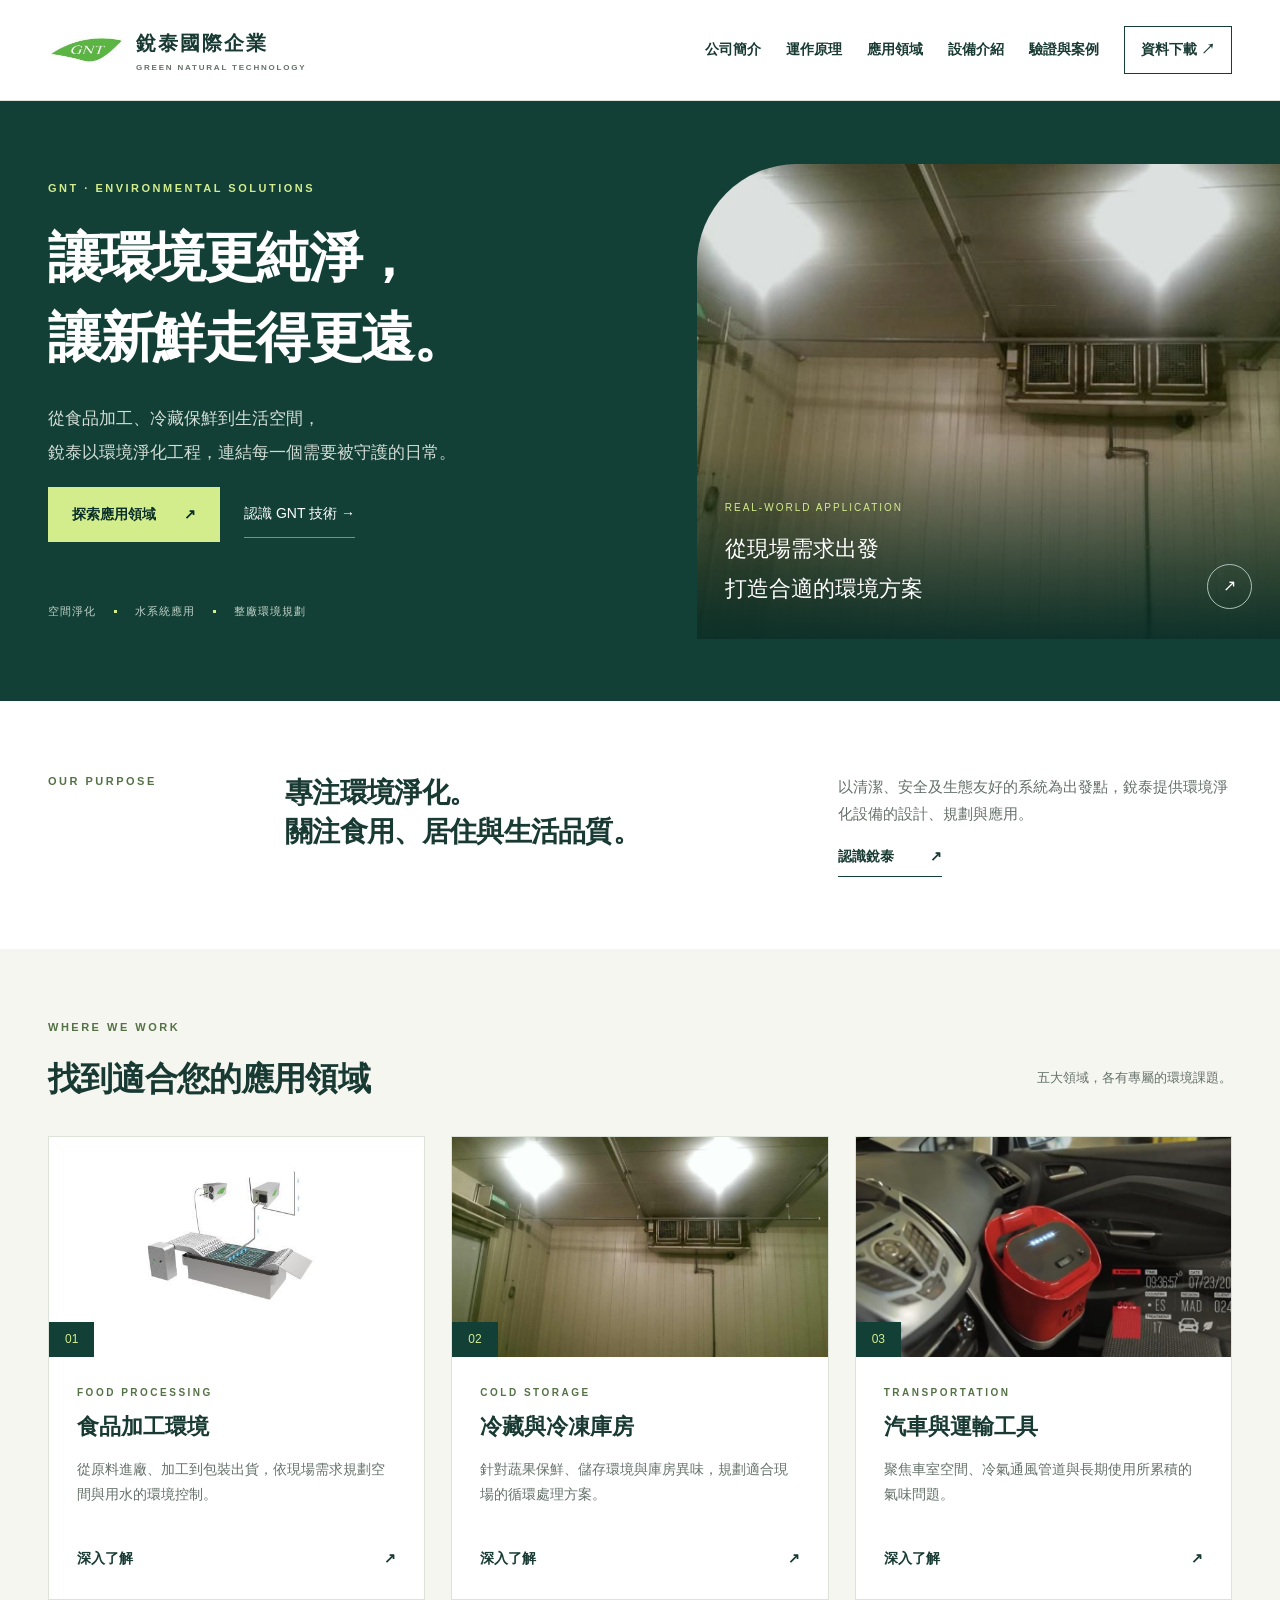
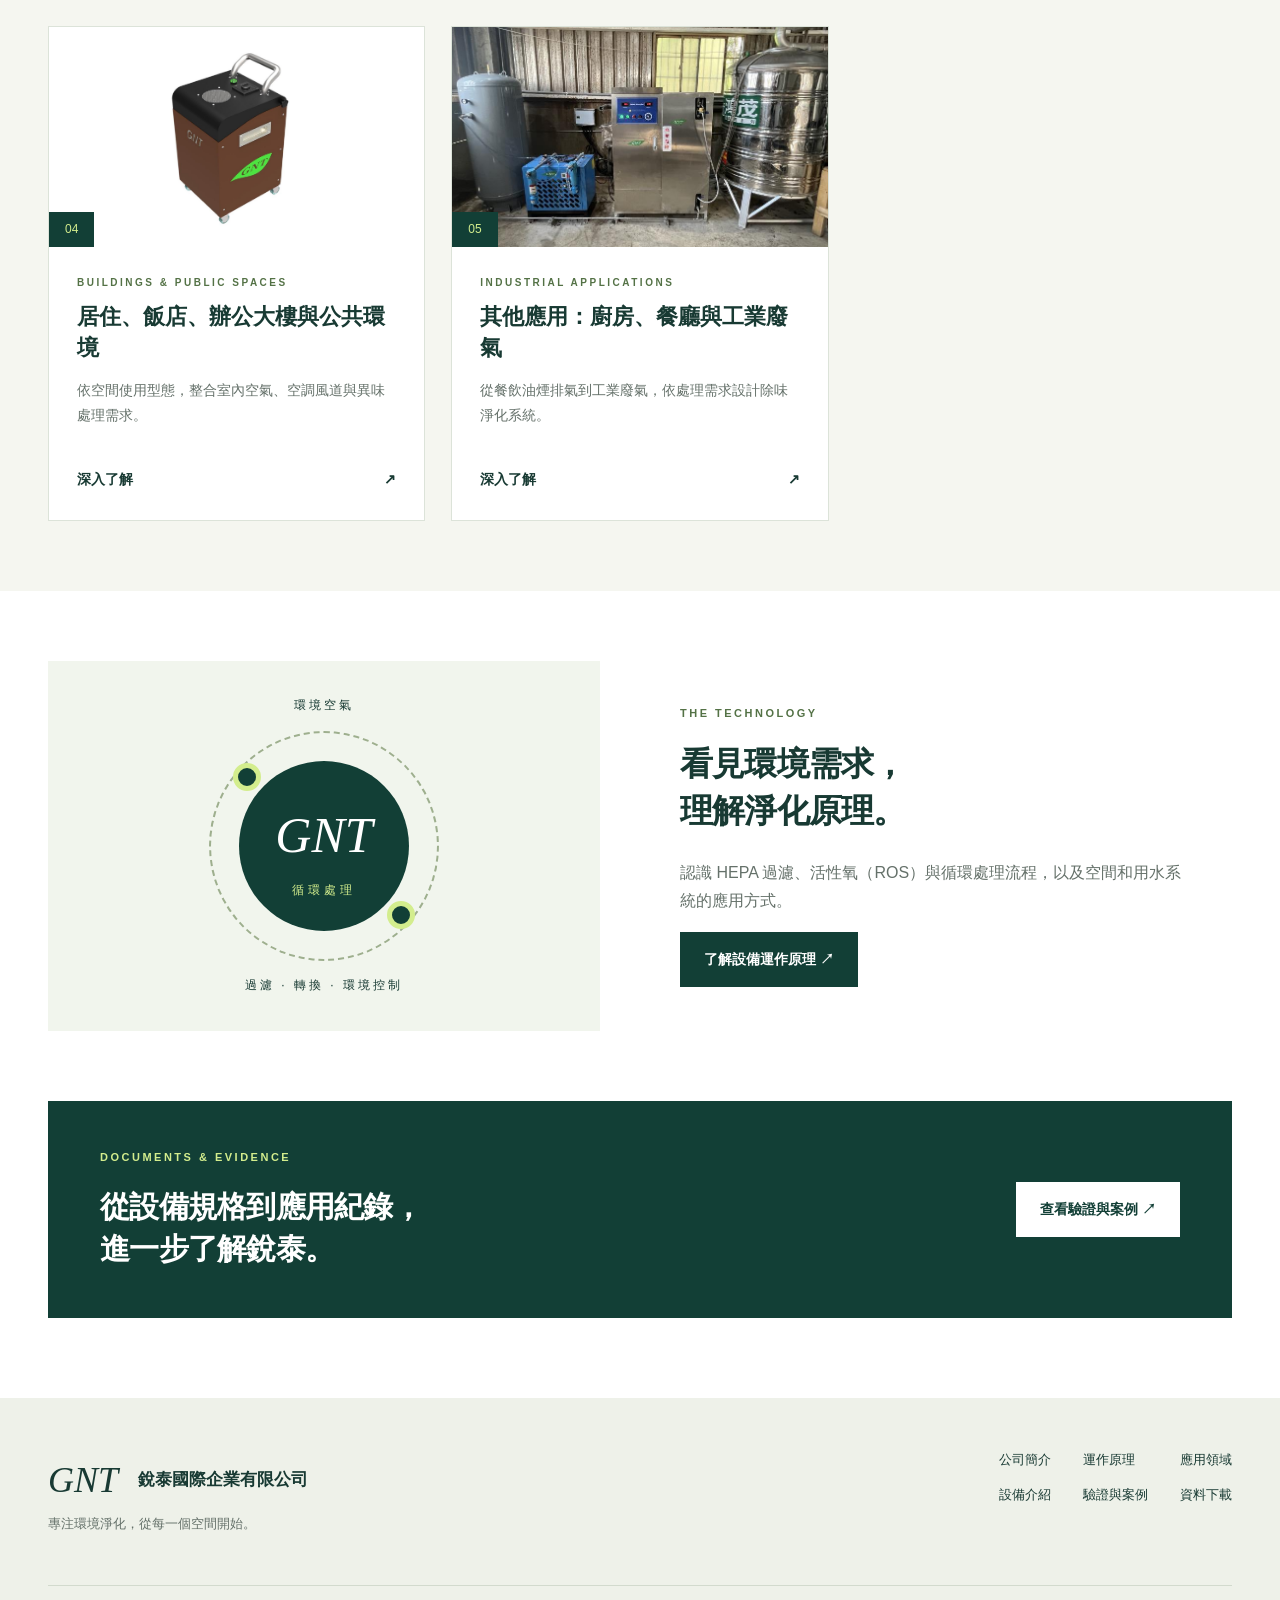
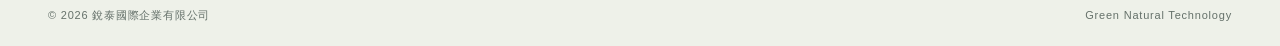
==== index.html @ 5245c99f "Initial website upload" ====
<!doctype html><html lang="zh-Hant"><head><meta charset="utf-8"><meta name="viewport" content="width=device-width, initial-scale=1"><title>首頁｜銳泰國際企業有限公司</title><meta name="description" content="銳泰國際企業有限公司 GNT 環境淨化設備。了解首頁、食品加工、冷藏冷凍、交通與公共環境應用。"><meta name="theme-color" content="#123f36"><link rel="icon" href="assets/logo.jpg"><link rel="stylesheet" href="assets/style.css"><script defer src="assets/main.js"></script></head><body><a class="skip" href="#main">跳至主要內容</a><header class="header"><div class="wrap header-inner"><a class="brand" href="index.html" aria-label="銳泰國際企業 首頁"><img src="assets/logo.jpg" alt="GNT"><span>銳泰國際企業<small>GREEN NATURAL TECHNOLOGY</small></span></a><button class="menu-toggle" type="button" aria-expanded="false" aria-controls="main-nav">選單 <span>☰</span></button><nav id="main-nav" aria-label="主選單"><a href="about.html">公司簡介</a><a href="technology.html">運作原理</a><a href="applications.html">應用領域</a><a href="equipment.html">設備介紹</a><a href="evidence.html">驗證與案例</a><a class="nav-cta" href="downloads.html">資料下載 ↗</a></nav></div></header><main id="main"><section class="home-hero"><div class="wrap hero-grid"><div class="hero-copy"><span class="eyebrow light">GNT · ENVIRONMENTAL SOLUTIONS</span><h1>讓環境更純淨，<br>讓新鮮走得更遠。</h1><p>從食品加工、冷藏保鮮到生活空間，<br>銳泰以環境淨化工程，連結每一個需要被守護的日常。</p><div class="actions"><a class="button lime" href="applications.html">探索應用領域 <span>↗</span></a><a class="hero-link" href="technology.html">認識 GNT 技術 →</a></div><div class="hero-foot"><span>空間淨化</span><i></i><span>水系統應用</span><i></i><span>整廠環境規劃</span></div></div><div class="hero-visual"><img src="assets/cold-room.jpg" alt="GNT 設備在冷藏庫房的實際安裝照片"><div class="image-label"><span>REAL-WORLD APPLICATION</span><strong>從現場需求出發<br>打造合適的環境方案</strong><a href="application-cold-storage.html" aria-label="了解冷藏與冷凍庫房應用">↗</a></div></div></div></section><section class="intro-strip wrap"><span class="eyebrow">OUR PURPOSE</span><h2>專注環境淨化。<br>關注食用、居住與生活品質。</h2><div><p>以清潔、安全及生態友好的系統為出發點，銳泰提供環境淨化設備的設計、規劃與應用。</p><a class="text-link" href="about.html">認識銳泰 <b>↗</b></a></div></section><section class="section soft"><div class="wrap"><div class="section-head"><div><span class="eyebrow">WHERE WE WORK</span><h2>找到適合您的應用領域</h2></div><p>五大領域，各有專屬的環境課題。</p></div><div class="app-grid"><a class="app-card" href="application-food.html"><div class="card-image contain"><img src="assets/water.jpg" loading="lazy" alt="食品加工環境相關設備或現場照片"><span>01</span></div><div class="card-body"><span class="eyebrow">FOOD PROCESSING</span><h3>食品加工環境</h3><p>從原料進廠、加工到包裝出貨，依現場需求規劃空間與用水的環境控制。</p><span class="text-link">深入了解 <b>↗</b></span></div></a><a class="app-card" href="application-cold-storage.html"><div class="card-image "><img src="assets/cold-room.jpg" loading="lazy" alt="冷藏與冷凍庫房相關設備或現場照片"><span>02</span></div><div class="card-body"><span class="eyebrow">COLD STORAGE</span><h3>冷藏與冷凍庫房</h3><p>針對蔬果保鮮、儲存環境與庫房異味，規劃適合現場的循環處理方案。</p><span class="text-link">深入了解 <b>↗</b></span></div></a><a class="app-card" href="application-transport.html"><div class="card-image "><img src="assets/vehicle.jpg" loading="lazy" alt="汽車與運輸工具相關設備或現場照片"><span>03</span></div><div class="card-body"><span class="eyebrow">TRANSPORTATION</span><h3>汽車與運輸工具</h3><p>聚焦車室空間、冷氣通風管道與長期使用所累積的氣味問題。</p><span class="text-link">深入了解 <b>↗</b></span></div></a><a class="app-card" href="application-buildings.html"><div class="card-image contain"><img src="assets/mobile.jpg" loading="lazy" alt="居住、飯店、辦公大樓與公共環境相關設備或現場照片"><span>04</span></div><div class="card-body"><span class="eyebrow">BUILDINGS & PUBLIC SPACES</span><h3>居住、飯店、辦公大樓與公共環境</h3><p>依空間使用型態，整合室內空氣、空調風道與異味處理需求。</p><span class="text-link">深入了解 <b>↗</b></span></div></a><a class="app-card" href="application-industrial.html"><div class="card-image "><img src="assets/industrial.jpg" loading="lazy" alt="其他應用：廚房、餐廳與工業廢氣相關設備或現場照片"><span>05</span></div><div class="card-body"><span class="eyebrow">INDUSTRIAL APPLICATIONS</span><h3>其他應用：廚房、餐廳與工業廢氣</h3><p>從餐飲油煙排氣到工業廢氣，依處理需求設計除味淨化系統。</p><span class="text-link">深入了解 <b>↗</b></span></div></a></div></div></section><section class="section wrap feature"><div class="diagram"><span class="orbit-label top">環境空氣</span><div class="orbit"><div><strong>GNT</strong><span>循環處理</span></div></div><span class="orbit-label bottom">過濾 · 轉換 · 環境控制</span></div><div><span class="eyebrow">THE TECHNOLOGY</span><h2>看見環境需求，<br>理解淨化原理。</h2><p>認識 HEPA 過濾、活性氧（ROS）與循環處理流程，以及空間和用水系統的應用方式。</p><a class="button dark" href="technology.html">了解設備運作原理 ↗</a></div></section><section class="wrap resource-banner"><div><span class="eyebrow light">DOCUMENTS & EVIDENCE</span><h2>從設備規格到應用紀錄，<br>進一步了解銳泰。</h2></div><a class="button pale" href="evidence.html">查看驗證與案例 ↗</a></section></main><footer><div class="wrap footer-top"><div><a class="footer-brand" href="index.html">GNT<span>銳泰國際企業有限公司</span></a><p>專注環境淨化，從每一個空間開始。</p></div><div class="footer-links"><a class="" href="about.html">公司簡介</a><a class="" href="technology.html">運作原理</a><a class="" href="applications.html">應用領域</a><a class="" href="equipment.html">設備介紹</a><a class="" href="evidence.html">驗證與案例</a><a class="" href="downloads.html">資料下載</a></div></div><div class="wrap footer-bottom"><span>© 2026 銳泰國際企業有限公司</span><span>Green Natural Technology</span></div></footer></body></html>
---- assets/style.css ----
:root{--green:#123f36;--deep:#092f29;--lime:#d3ed8d;--ink:#183a33;--muted:#65716a;--cream:#f5f6f0;--line:#dce3d9}*{box-sizing:border-box}body{margin:0;color:var(--ink);background:#fff;font-family:"Segoe UI","Microsoft JhengHei",sans-serif;line-height:1.8}a{color:inherit;text-decoration:none}button{font:inherit}img{max-width:100%;display:block}h1,h2,h3,p{margin-top:0}h1,h2,h3{line-height:1.4}h1{font-size:clamp(36px,4.5vw,64px);letter-spacing:-.035em;margin-bottom:24px}h2{font-size:clamp(26px,2.6vw,38px);letter-spacing:-.025em;margin-bottom:24px}h3{font-size:22px;margin-bottom:14px}p{color:var(--muted)}.wrap{width:min(1240px,calc(100% - 96px));margin:auto}.header{background:#fff;border-bottom:1px solid var(--line);position:relative;z-index:10}.header-inner{min-height:100px;display:flex;align-items:center;justify-content:space-between;gap:24px}.brand{display:flex;align-items:center;gap:12px;flex-shrink:0}.brand img{width:76px}.brand span{font-size:20px;letter-spacing:2px;font-weight:700}.brand small{display:block;font-size:8px;letter-spacing:1.8px;color:var(--muted)}nav{display:flex;align-items:center;gap:25px;font-size:14px;font-weight:600}nav a{padding:10px 0;white-space:nowrap}nav a:hover,nav a[aria-current]{color:#4d7c2c}nav a[aria-current]{box-shadow:0 2px #609448}.nav-cta{border:1px solid var(--green);padding:10px 16px}.menu-toggle{display:none}.eyebrow{display:block;letter-spacing:2.5px;font-size:11px;line-height:1.5;font-weight:700;color:#547246;margin-bottom:20px}.eyebrow.light{color:var(--lime)}.home-hero{background:var(--green);color:white;overflow:hidden}.hero-grid{display:grid;grid-template-columns:1.1fr 1fr;min-height:600px;gap:60px;align-items:center}.hero-copy{padding:64px 0}.hero-copy h1{font-size:clamp(36px,4.2vw,62px);line-height:1.5}.hero-copy p{color:#d2ddd5;font-size:17px;line-height:2}.actions{display:flex;gap:24px;align-items:center;flex-wrap:wrap}.button{display:inline-flex;align-items:center;justify-content:space-between;gap:28px;padding:15px 24px;font-size:14px;font-weight:700;min-height:52px;transition:background .2s,transform .2s}.button:hover{transform:translateY(-2px)}.lime{background:var(--lime);color:var(--deep)}.dark{background:var(--green);color:white}.pale{background:#fff;color:var(--green)}.hero-link{font-size:14px;border-bottom:1px solid #749087;padding:10px 0}.hero-foot{display:flex;align-items:center;gap:18px;margin-top:60px;font-size:11px;letter-spacing:1px;color:#c1d3c7}.hero-foot i{height:3px;width:3px;background:var(--lime)}.hero-visual{height:475px;position:relative;margin-right:-48px}.hero-visual>img{width:100%;height:100%;object-fit:cover;border-radius:100px 0 0 0;filter:brightness(.88)}.image-label{position:absolute;bottom:0;left:0;right:0;background:linear-gradient(transparent,#092f29ef);padding:50px 28px 30px}.image-label>span{display:block;color:var(--lime);font-size:10px;letter-spacing:2px;margin-bottom:12px}.image-label strong{font-size:22px;font-weight:500}.image-label a{position:absolute;right:28px;bottom:30px;width:45px;height:45px;border:1px solid #abc3b9;border-radius:50%;display:grid;place-items:center}.intro-strip{display:grid;grid-template-columns:.5fr 1.3fr 1fr;gap:40px;padding-top:72px;padding-bottom:72px;align-items:start}.intro-strip h2{font-size:28px;margin:0}.intro-strip p{font-size:15px}.text-link{display:inline-flex;gap:36px;font-size:14px;font-weight:700;border-bottom:1px solid var(--green);padding-bottom:7px}.section{padding-top:70px;padding-bottom:70px}.soft{background:var(--cream)}.section-head{display:flex;justify-content:space-between;align-items:end;gap:30px;margin-bottom:34px}.section-head h2{margin:0}.section-head>span,.section-head>p{font-size:13px;color:var(--muted)}.app-grid{display:grid;grid-template-columns:repeat(3,1fr);gap:26px}.app-card{background:white;display:block;border:1px solid var(--line);transition:box-shadow .2s}.app-card:hover{box-shadow:0 12px 32px #123f3614}.card-image{height:220px;position:relative;overflow:hidden;background:#eef1eb}.card-image img{width:100%;height:100%;object-fit:cover;transition:transform .4s}.app-card:hover .card-image img{transform:scale(1.04)}.card-image.contain img{object-fit:contain;padding:20px;background:#fff}.card-image>span{position:absolute;bottom:0;left:0;background:var(--green);color:var(--lime);padding:7px 16px;font-size:12px}.card-body{padding:28px}.card-body .eyebrow{font-size:10px;margin-bottom:12px}.card-body h3{font-size:22px}.card-body p{font-size:14px;min-height:75px}.card-body .text-link{display:flex;justify-content:space-between;border:0;padding:0}.feature{display:grid;grid-template-columns:1fr 1fr;gap:80px;align-items:center}.feature>div>p{max-width:510px}.diagram{height:370px;background:#f1f5ed;display:flex;flex-direction:column;align-items:center;justify-content:center;gap:14px}.orbit{width:230px;height:230px;border:2px dashed #9eaf8e;border-radius:50%;display:grid;place-items:center;position:relative}.orbit:before,.orbit:after{content:'';width:18px;height:18px;background:var(--green);border:5px solid var(--lime);border-radius:50%;position:absolute;top:30px;left:22px}.orbit:after{top:auto;left:auto;bottom:30px;right:22px}.orbit>div{height:170px;width:170px;border-radius:50%;background:var(--green);display:flex;align-items:center;justify-content:center;flex-direction:column;color:#fff}.orbit strong{font-family:Georgia,serif;font-size:50px;font-weight:400;font-style:italic}.orbit span{font-size:12px;letter-spacing:4px;color:var(--lime)}.orbit-label{font-size:12px;letter-spacing:3px}.resource-banner{background:var(--green);color:white;padding:48px 52px;display:flex;align-items:center;justify-content:space-between;gap:32px;margin-bottom:80px}.resource-banner h2{font-size:30px;margin:0}footer{background:#eef1e9;padding:50px 0 0}.footer-top{display:flex;justify-content:space-between;gap:40px;padding-bottom:36px}.footer-brand{font-family:Georgia,serif;font-size:36px;font-style:italic;display:flex;align-items:center;gap:20px}.footer-brand span{font-family:"Microsoft JhengHei",sans-serif;font-size:17px;font-style:normal;font-weight:600}.footer-top p{font-size:13px}.footer-links{display:grid;grid-template-columns:repeat(3,auto);gap:12px 32px;font-size:13px;align-content:start}.footer-links a:hover{text-decoration:underline}.footer-bottom{display:flex;justify-content:space-between;font-size:11px;letter-spacing:.8px;border-top:1px solid #d2dacd;padding-top:20px;padding-bottom:20px;color:var(--muted)}.breadcrumb{display:flex;gap:12px;flex-wrap:wrap;padding-top:25px;font-size:12px;color:var(--muted)}.breadcrumb a:hover{text-decoration:underline}.page-intro{padding-top:64px;padding-bottom:45px;border-bottom:1px solid var(--line)}.page-intro>p{font-size:18px;max-width:800px;margin-bottom:0}.quote{background:var(--green);color:white;padding:50px 40px}.quote>span{font-size:11px;letter-spacing:3px;color:var(--lime)}.quote h2{font-size:28px;margin:25px 0 0}.stats{display:grid;grid-template-columns:repeat(3,1fr);gap:40px;padding:40px 0;border-top:1px solid var(--line);border-bottom:1px solid var(--line)}.stats strong{font-size:56px;font-weight:500;line-height:1.2}.stats strong span{color:#729742;font-size:30px}.stats h3{font-size:18px;margin:20px 0 8px}.stats p{font-size:13px;margin:0}.source-note{font-size:12px;background:#f5f6f1;padding:18px 22px;border-left:2px solid #8aaa6b;margin:30px 0}.source-note a{text-decoration:underline}.steps{display:grid;grid-template-columns:repeat(3,1fr);gap:40px}.steps article{border-top:1px solid #9caf94;padding-top:25px}.steps b{font-size:48px;color:#92ab78;font-weight:400}.steps h2{font-size:24px;margin:18px 0}.clean-list{list-style:none;padding:0;margin:0}.clean-list li{padding:14px 0 14px 24px;border-bottom:1px solid var(--line);position:relative}.clean-list li:before{content:'↗';position:absolute;left:0;color:#6f8d4d}.diagram-source{width:100%;max-height:420px;object-fit:contain}.application-lead{display:grid;grid-template-columns:1.1fr 1fr;gap:64px;align-items:center;padding-top:60px}.application-lead>img{width:100%;height:380px;object-fit:cover;background:var(--cream)}.application-lead>img.object-contain{object-fit:contain;padding:30px}.two-columns{display:grid;grid-template-columns:1fr 1fr;gap:60px}.two-columns h2{font-size:28px}.process-panel{padding:36px;background:var(--green);color:white}.process-panel h2{font-size:26px}.process-panel p{color:#ccd8ce;font-size:14px;margin:22px 0 0}.flow{display:flex;flex-wrap:wrap;gap:12px}.flow span{background:#ffffff12;border:1px solid #6b887d;padding:12px;font-size:14px}.flow span:not(:last-child):after{content:' →';color:var(--lime);padding-left:10px}.gallery{display:grid;grid-template-columns:1fr 1fr;gap:25px}.gallery a{border:1px solid var(--line);display:block;padding:12px;background:#fff}.gallery img{width:100%;aspect-ratio:4/3;object-fit:contain;background:#f8f9f6}.gallery span{display:block;font-size:12px;padding:12px 5px 0}.related{display:flex;flex-wrap:wrap;gap:15px}.related h2{flex-basis:100%;font-size:28px}.related a{padding:14px 18px;border:1px solid var(--line);font-size:13px}.related a:hover{background:var(--cream)}.product-grid{display:grid;grid-template-columns:1fr 1fr;gap:28px;margin-top:60px}.product{border:1px solid var(--line)}.product>img{height:280px;width:100%;object-fit:contain;padding:30px}.product>div{padding:28px;background:var(--cream)}.product h2{font-size:22px}dl{margin:0}dl>div{display:flex;gap:20px;justify-content:space-between;border-bottom:1px solid var(--line);padding:12px 0;font-size:13px}dt{color:var(--muted)}dd{margin:0;text-align:right}.report{background:var(--cream);padding:36px}.report>strong{font-size:66px;line-height:1.4;font-weight:400}.report>strong small{font-size:20px;margin-left:12px}.client-list{display:grid;grid-template-columns:repeat(4,1fr);gap:1px;background:var(--line);border:1px solid var(--line);margin:25px 0 35px}.client-list span{background:white;padding:16px;font-size:14px}.download-box{display:grid;grid-template-columns:160px 1fr;gap:45px;padding:60px 0}.pdf-icon{background:var(--green);color:var(--lime);font-size:38px;height:200px;padding:25px;display:flex;flex-direction:column;justify-content:space-between}.pdf-icon small{font-size:20px;color:white}.skip{position:absolute;top:-100px;left:20px;background:white;padding:15px;z-index:99}.skip:focus{top:10px}:focus-visible{outline:3px solid #85a540;outline-offset:5px}.object-contain{object-fit:contain}
@media(min-width:1600px){.hero-visual{margin-right:0}}@media(max-width:1100px){.wrap{width:calc(100% - 56px)}.header-inner{min-height:85px}.menu-toggle{display:flex;align-items:center;gap:18px;border:1px solid var(--line);background:white;padding:9px 15px}nav{display:none;position:absolute;top:85px;left:0;right:0;background:white;padding:24px 28px;box-shadow:0 20px 30px #0001;flex-direction:column;align-items:stretch;gap:4px}nav.is-open{display:flex}nav a{padding:12px}.hero-grid{gap:32px;min-height:550px}.hero-visual{margin-right:-28px;height:420px}.hero-copy h1{font-size:42px}.hero-copy p{font-size:15px}.hero-foot{gap:12px}.hero-link{font-size:12px}.intro-strip{grid-template-columns:1fr 1fr}.intro-strip>.eyebrow{grid-column:1/-1;margin:0}.app-grid{grid-template-columns:1fr 1fr}.feature{gap:40px}.application-lead{gap:35px}.brand span{font-size:18px}.card-body p{min-height:0}.footer-top{flex-direction:column}.footer-links{display:flex;flex-wrap:wrap}.resource-banner{padding:40px}.stats strong{font-size:45px}}@media(max-width:680px){.wrap{width:calc(100% - 40px)}.brand img{width:58px}.brand span{font-size:16px;letter-spacing:1px}.brand small{font-size:6px;letter-spacing:1px}.menu-toggle{font-size:12px;padding:8px 10px;gap:8px}.header-inner{gap:12px;min-height:76px}nav{top:76px}.hero-grid{display:block}.hero-copy{padding:48px 0 30px}.hero-copy h1{font-size:37px}.hero-copy p br{display:none}.hero-copy p{font-size:16px}.hero-foot{margin-top:35px}.hero-visual{height:330px;margin:0 -20px 0 0}.hero-visual>img{border-radius:60px 0 0 0}.intro-strip{grid-template-columns:1fr;gap:20px;padding-top:45px;padding-bottom:45px}.intro-strip h2{font-size:26px}.section{padding-top:45px;padding-bottom:45px}.section-head{display:block}.section-head>p{margin-top:18px}.app-grid{grid-template-columns:1fr}.card-image{height:230px}.card-body{padding:24px}.feature,.application-lead,.two-columns,.steps{grid-template-columns:1fr;gap:35px}.feature h2{font-size:30px}.diagram{height:330px}.resource-banner{display:block;padding:30px;margin-bottom:50px}.resource-banner h2{font-size:26px;margin-bottom:25px}.footer-brand{font-size:30px;gap:14px}.footer-brand span{font-size:14px}.footer-links{gap:14px 24px}.footer-bottom{flex-direction:column;gap:8px}.page-intro{padding-top:40px;padding-bottom:30px}.page-intro h1{font-size:34px}.page-intro>p{font-size:16px}.stats{grid-template-columns:1fr;gap:30px}.stats>div{border-bottom:1px solid var(--line);padding-bottom:25px}.stats>div:last-child{border:0;padding:0}.stats strong{font-size:52px}.quote{padding:30px}.gallery,.product-grid{grid-template-columns:1fr}.gallery{gap:20px}.application-lead{padding-top:35px}.application-lead>img{height:290px}.client-list{grid-template-columns:1fr 1fr}.report{padding:28px}.report>strong{font-size:56px}.download-box{grid-template-columns:1fr;padding:40px 0;gap:28px}.pdf-icon{height:100px;width:120px;font-size:24px;padding:14px}.pdf-icon small{font-size:14px}.process-panel{padding:25px}.actions{gap:18px}.source-note{padding:15px}.breadcrumb{font-size:11px}.steps{gap:25px}.steps article{padding-top:15px}}@media(prefers-reduced-motion:reduce){*{transition:none!important;scroll-behavior:auto!important}}
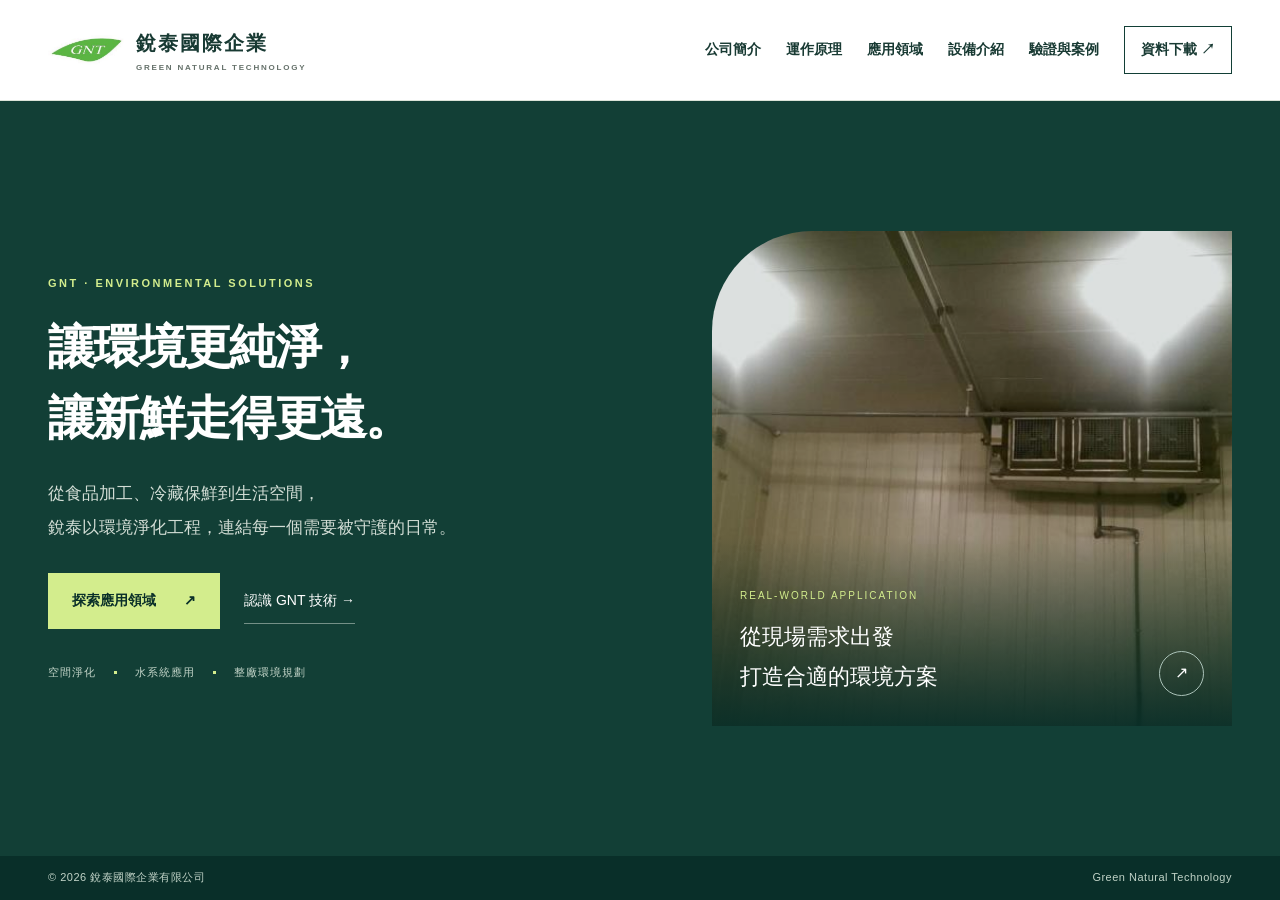
==== commit c1bb34bd: "Update website pages and styling" ====
--- a/index.html
+++ b/index.html
@@ -1 +1 @@
-<!doctype html><html lang="zh-Hant"><head><meta charset="utf-8"><meta name="viewport" content="width=device-width, initial-scale=1"><title>首頁｜銳泰國際企業有限公司</title><meta name="description" content="銳泰國際企業有限公司 GNT 環境淨化設備。了解首頁、食品加工、冷藏冷凍、交通與公共環境應用。"><meta name="theme-color" content="#123f36"><link rel="icon" href="assets/logo.jpg"><link rel="stylesheet" href="assets/style.css"><script defer src="assets/main.js"></script></head><body><a class="skip" href="#main">跳至主要內容</a><header class="header"><div class="wrap header-inner"><a class="brand" href="index.html" aria-label="銳泰國際企業 首頁"><img src="assets/logo.jpg" alt="GNT"><span>銳泰國際企業<small>GREEN NATURAL TECHNOLOGY</small></span></a><button class="menu-toggle" type="button" aria-expanded="false" aria-controls="main-nav">選單 <span>☰</span></button><nav id="main-nav" aria-label="主選單"><a href="about.html">公司簡介</a><a href="technology.html">運作原理</a><a href="applications.html">應用領域</a><a href="equipment.html">設備介紹</a><a href="evidence.html">驗證與案例</a><a class="nav-cta" href="downloads.html">資料下載 ↗</a></nav></div></header><main id="main"><section class="home-hero"><div class="wrap hero-grid"><div class="hero-copy"><span class="eyebrow light">GNT · ENVIRONMENTAL SOLUTIONS</span><h1>讓環境更純淨，<br>讓新鮮走得更遠。</h1><p>從食品加工、冷藏保鮮到生活空間，<br>銳泰以環境淨化工程，連結每一個需要被守護的日常。</p><div class="actions"><a class="button lime" href="applications.html">探索應用領域 <span>↗</span></a><a class="hero-link" href="technology.html">認識 GNT 技術 →</a></div><div class="hero-foot"><span>空間淨化</span><i></i><span>水系統應用</span><i></i><span>整廠環境規劃</span></div></div><div class="hero-visual"><img src="assets/cold-room.jpg" alt="GNT 設備在冷藏庫房的實際安裝照片"><div class="image-label"><span>REAL-WORLD APPLICATION</span><strong>從現場需求出發<br>打造合適的環境方案</strong><a href="application-cold-storage.html" aria-label="了解冷藏與冷凍庫房應用">↗</a></div></div></div></section><section class="intro-strip wrap"><span class="eyebrow">OUR PURPOSE</span><h2>專注環境淨化。<br>關注食用、居住與生活品質。</h2><div><p>以清潔、安全及生態友好的系統為出發點，銳泰提供環境淨化設備的設計、規劃與應用。</p><a class="text-link" href="about.html">認識銳泰 <b>↗</b></a></div></section><section class="section soft"><div class="wrap"><div class="section-head"><div><span class="eyebrow">WHERE WE WORK</span><h2>找到適合您的應用領域</h2></div><p>五大領域，各有專屬的環境課題。</p></div><div class="app-grid"><a class="app-card" href="application-food.html"><div class="card-image contain"><img src="assets/water.jpg" loading="lazy" alt="食品加工環境相關設備或現場照片"><span>01</span></div><div class="card-body"><span class="eyebrow">FOOD PROCESSING</span><h3>食品加工環境</h3><p>從原料進廠、加工到包裝出貨，依現場需求規劃空間與用水的環境控制。</p><span class="text-link">深入了解 <b>↗</b></span></div></a><a class="app-card" href="application-cold-storage.html"><div class="card-image "><img src="assets/cold-room.jpg" loading="lazy" alt="冷藏與冷凍庫房相關設備或現場照片"><span>02</span></div><div class="card-body"><span class="eyebrow">COLD STORAGE</span><h3>冷藏與冷凍庫房</h3><p>針對蔬果保鮮、儲存環境與庫房異味，規劃適合現場的循環處理方案。</p><span class="text-link">深入了解 <b>↗</b></span></div></a><a class="app-card" href="application-transport.html"><div class="card-image "><img src="assets/vehicle.jpg" loading="lazy" alt="汽車與運輸工具相關設備或現場照片"><span>03</span></div><div class="card-body"><span class="eyebrow">TRANSPORTATION</span><h3>汽車與運輸工具</h3><p>聚焦車室空間、冷氣通風管道與長期使用所累積的氣味問題。</p><span class="text-link">深入了解 <b>↗</b></span></div></a><a class="app-card" href="application-buildings.html"><div class="card-image contain"><img src="assets/mobile.jpg" loading="lazy" alt="居住、飯店、辦公大樓與公共環境相關設備或現場照片"><span>04</span></div><div class="card-body"><span class="eyebrow">BUILDINGS & PUBLIC SPACES</span><h3>居住、飯店、辦公大樓與公共環境</h3><p>依空間使用型態，整合室內空氣、空調風道與異味處理需求。</p><span class="text-link">深入了解 <b>↗</b></span></div></a><a class="app-card" href="application-industrial.html"><div class="card-image "><img src="assets/industrial.jpg" loading="lazy" alt="其他應用：廚房、餐廳與工業廢氣相關設備或現場照片"><span>05</span></div><div class="card-body"><span class="eyebrow">INDUSTRIAL APPLICATIONS</span><h3>其他應用：廚房、餐廳與工業廢氣</h3><p>從餐飲油煙排氣到工業廢氣，依處理需求設計除味淨化系統。</p><span class="text-link">深入了解 <b>↗</b></span></div></a></div></div></section><section class="section wrap feature"><div class="diagram"><span class="orbit-label top">環境空氣</span><div class="orbit"><div><strong>GNT</strong><span>循環處理</span></div></div><span class="orbit-label bottom">過濾 · 轉換 · 環境控制</span></div><div><span class="eyebrow">THE TECHNOLOGY</span><h2>看見環境需求，<br>理解淨化原理。</h2><p>認識 HEPA 過濾、活性氧（ROS）與循環處理流程，以及空間和用水系統的應用方式。</p><a class="button dark" href="technology.html">了解設備運作原理 ↗</a></div></section><section class="wrap resource-banner"><div><span class="eyebrow light">DOCUMENTS & EVIDENCE</span><h2>從設備規格到應用紀錄，<br>進一步了解銳泰。</h2></div><a class="button pale" href="evidence.html">查看驗證與案例 ↗</a></section></main><footer><div class="wrap footer-top"><div><a class="footer-brand" href="index.html">GNT<span>銳泰國際企業有限公司</span></a><p>專注環境淨化，從每一個空間開始。</p></div><div class="footer-links"><a class="" href="about.html">公司簡介</a><a class="" href="technology.html">運作原理</a><a class="" href="applications.html">應用領域</a><a class="" href="equipment.html">設備介紹</a><a class="" href="evidence.html">驗證與案例</a><a class="" href="downloads.html">資料下載</a></div></div><div class="wrap footer-bottom"><span>© 2026 銳泰國際企業有限公司</span><span>Green Natural Technology</span></div></footer></body></html>+<!doctype html><html lang="zh-Hant"><head><meta charset="utf-8"><meta name="viewport" content="width=device-width, initial-scale=1"><title>首頁｜銳泰國際企業有限公司</title><meta name="description" content="銳泰國際企業有限公司 GNT 環境淨化設備。了解首頁、食品加工、冷藏冷凍、交通與公共環境應用。"><meta name="theme-color" content="#123f36"><link rel="icon" href="assets/logo.jpg"><link rel="stylesheet" href="assets/style.css"><script defer src="assets/main.js"></script></head><body class="home-page"><a class="skip" href="#main">跳至主要內容</a><header class="header"><div class="wrap header-inner"><a class="brand" href="index.html" aria-label="銳泰國際企業 首頁"><img src="assets/logo.jpg" alt="GNT"><span>銳泰國際企業<small>GREEN NATURAL TECHNOLOGY</small></span></a><button class="menu-toggle" type="button" aria-expanded="false" aria-controls="main-nav">選單 <span>☰</span></button><nav id="main-nav" aria-label="主選單"><a href="about.html">公司簡介</a><a href="technology.html">運作原理</a><a href="applications.html">應用領域</a><a href="equipment.html">設備介紹</a><a href="evidence.html">驗證與案例</a><a class="nav-cta" href="downloads.html">資料下載 ↗</a></nav></div></header><main id="main"><section class="home-hero"><div class="wrap hero-grid"><div class="hero-copy"><span class="eyebrow light">GNT · ENVIRONMENTAL SOLUTIONS</span><h1><span>讓環境更純淨，</span><span>讓新鮮走得更遠。</span></h1><p>從食品加工、冷藏保鮮到生活空間，<br>銳泰以環境淨化工程，連結每一個需要被守護的日常。</p><div class="actions"><a class="button lime" href="applications.html">探索應用領域 <span>↗</span></a><a class="hero-link" href="technology.html">認識 GNT 技術 →</a></div><div class="hero-foot"><span>空間淨化</span><i></i><span>水系統應用</span><i></i><span>整廠環境規劃</span></div></div><div class="hero-visual"><img src="assets/cold-room.jpg" alt="GNT 設備在冷藏庫房的實際安裝照片"><div class="image-label"><span>REAL-WORLD APPLICATION</span><strong>從現場需求出發<br>打造合適的環境方案</strong><a href="application-cold-storage.html" aria-label="了解冷藏與冷凍庫房應用">↗</a></div></div></div></section></main><footer class="home-footer"><div class="wrap"><span>© 2026 銳泰國際企業有限公司</span><span>Green Natural Technology</span></div></footer></body></html>
--- a/assets/style.css
+++ b/assets/style.css
@@ -1,2 +1,6 @@
 :root{--green:#123f36;--deep:#092f29;--lime:#d3ed8d;--ink:#183a33;--muted:#65716a;--cream:#f5f6f0;--line:#dce3d9}*{box-sizing:border-box}body{margin:0;color:var(--ink);background:#fff;font-family:"Segoe UI","Microsoft JhengHei",sans-serif;line-height:1.8}a{color:inherit;text-decoration:none}button{font:inherit}img{max-width:100%;display:block}h1,h2,h3,p{margin-top:0}h1,h2,h3{line-height:1.4}h1{font-size:clamp(36px,4.5vw,64px);letter-spacing:-.035em;margin-bottom:24px}h2{font-size:clamp(26px,2.6vw,38px);letter-spacing:-.025em;margin-bottom:24px}h3{font-size:22px;margin-bottom:14px}p{color:var(--muted)}.wrap{width:min(1240px,calc(100% - 96px));margin:auto}.header{background:#fff;border-bottom:1px solid var(--line);position:relative;z-index:10}.header-inner{min-height:100px;display:flex;align-items:center;justify-content:space-between;gap:24px}.brand{display:flex;align-items:center;gap:12px;flex-shrink:0}.brand img{width:76px}.brand span{font-size:20px;letter-spacing:2px;font-weight:700}.brand small{display:block;font-size:8px;letter-spacing:1.8px;color:var(--muted)}nav{display:flex;align-items:center;gap:25px;font-size:14px;font-weight:600}nav a{padding:10px 0;white-space:nowrap}nav a:hover,nav a[aria-current]{color:#4d7c2c}nav a[aria-current]{box-shadow:0 2px #609448}.nav-cta{border:1px solid var(--green);padding:10px 16px}.menu-toggle{display:none}.eyebrow{display:block;letter-spacing:2.5px;font-size:11px;line-height:1.5;font-weight:700;color:#547246;margin-bottom:20px}.eyebrow.light{color:var(--lime)}.home-hero{background:var(--green);color:white;overflow:hidden}.hero-grid{display:grid;grid-template-columns:1.1fr 1fr;min-height:600px;gap:60px;align-items:center}.hero-copy{padding:64px 0}.hero-copy h1{font-size:clamp(36px,4.2vw,62px);line-height:1.5}.hero-copy p{color:#d2ddd5;font-size:17px;line-height:2}.actions{display:flex;gap:24px;align-items:center;flex-wrap:wrap}.button{display:inline-flex;align-items:center;justify-content:space-between;gap:28px;padding:15px 24px;font-size:14px;font-weight:700;min-height:52px;transition:background .2s,transform .2s}.button:hover{transform:translateY(-2px)}.lime{background:var(--lime);color:var(--deep)}.dark{background:var(--green);color:white}.pale{background:#fff;color:var(--green)}.hero-link{font-size:14px;border-bottom:1px solid #749087;padding:10px 0}.hero-foot{display:flex;align-items:center;gap:18px;margin-top:60px;font-size:11px;letter-spacing:1px;color:#c1d3c7}.hero-foot i{height:3px;width:3px;background:var(--lime)}.hero-visual{height:475px;position:relative;margin-right:-48px}.hero-visual>img{width:100%;height:100%;object-fit:cover;border-radius:100px 0 0 0;filter:brightness(.88)}.image-label{position:absolute;bottom:0;left:0;right:0;background:linear-gradient(transparent,#092f29ef);padding:50px 28px 30px}.image-label>span{display:block;color:var(--lime);font-size:10px;letter-spacing:2px;margin-bottom:12px}.image-label strong{font-size:22px;font-weight:500}.image-label a{position:absolute;right:28px;bottom:30px;width:45px;height:45px;border:1px solid #abc3b9;border-radius:50%;display:grid;place-items:center}.intro-strip{display:grid;grid-template-columns:.5fr 1.3fr 1fr;gap:40px;padding-top:72px;padding-bottom:72px;align-items:start}.intro-strip h2{font-size:28px;margin:0}.intro-strip p{font-size:15px}.text-link{display:inline-flex;gap:36px;font-size:14px;font-weight:700;border-bottom:1px solid var(--green);padding-bottom:7px}.section{padding-top:70px;padding-bottom:70px}.soft{background:var(--cream)}.section-head{display:flex;justify-content:space-between;align-items:end;gap:30px;margin-bottom:34px}.section-head h2{margin:0}.section-head>span,.section-head>p{font-size:13px;color:var(--muted)}.app-grid{display:grid;grid-template-columns:repeat(3,1fr);gap:26px}.app-card{background:white;display:block;border:1px solid var(--line);transition:box-shadow .2s}.app-card:hover{box-shadow:0 12px 32px #123f3614}.card-image{height:220px;position:relative;overflow:hidden;background:#eef1eb}.card-image img{width:100%;height:100%;object-fit:cover;transition:transform .4s}.app-card:hover .card-image img{transform:scale(1.04)}.card-image.contain img{object-fit:contain;padding:20px;background:#fff}.card-image>span{position:absolute;bottom:0;left:0;background:var(--green);color:var(--lime);padding:7px 16px;font-size:12px}.card-body{padding:28px}.card-body .eyebrow{font-size:10px;margin-bottom:12px}.card-body h3{font-size:22px}.card-body p{font-size:14px;min-height:75px}.card-body .text-link{display:flex;justify-content:space-between;border:0;padding:0}.feature{display:grid;grid-template-columns:1fr 1fr;gap:80px;align-items:center}.feature>div>p{max-width:510px}.diagram{height:370px;background:#f1f5ed;display:flex;flex-direction:column;align-items:center;justify-content:center;gap:14px}.orbit{width:230px;height:230px;border:2px dashed #9eaf8e;border-radius:50%;display:grid;place-items:center;position:relative}.orbit:before,.orbit:after{content:'';width:18px;height:18px;background:var(--green);border:5px solid var(--lime);border-radius:50%;position:absolute;top:30px;left:22px}.orbit:after{top:auto;left:auto;bottom:30px;right:22px}.orbit>div{height:170px;width:170px;border-radius:50%;background:var(--green);display:flex;align-items:center;justify-content:center;flex-direction:column;color:#fff}.orbit strong{font-family:Georgia,serif;font-size:50px;font-weight:400;font-style:italic}.orbit span{font-size:12px;letter-spacing:4px;color:var(--lime)}.orbit-label{font-size:12px;letter-spacing:3px}.resource-banner{background:var(--green);color:white;padding:48px 52px;display:flex;align-items:center;justify-content:space-between;gap:32px;margin-bottom:80px}.resource-banner h2{font-size:30px;margin:0}footer{background:#eef1e9;padding:50px 0 0}.footer-top{display:flex;justify-content:space-between;gap:40px;padding-bottom:36px}.footer-brand{font-family:Georgia,serif;font-size:36px;font-style:italic;display:flex;align-items:center;gap:20px}.footer-brand span{font-family:"Microsoft JhengHei",sans-serif;font-size:17px;font-style:normal;font-weight:600}.footer-top p{font-size:13px}.footer-links{display:grid;grid-template-columns:repeat(3,auto);gap:12px 32px;font-size:13px;align-content:start}.footer-links a:hover{text-decoration:underline}.footer-bottom{display:flex;justify-content:space-between;font-size:11px;letter-spacing:.8px;border-top:1px solid #d2dacd;padding-top:20px;padding-bottom:20px;color:var(--muted)}.breadcrumb{display:flex;gap:12px;flex-wrap:wrap;padding-top:25px;font-size:12px;color:var(--muted)}.breadcrumb a:hover{text-decoration:underline}.page-intro{padding-top:64px;padding-bottom:45px;border-bottom:1px solid var(--line)}.page-intro>p{font-size:18px;max-width:800px;margin-bottom:0}.quote{background:var(--green);color:white;padding:50px 40px}.quote>span{font-size:11px;letter-spacing:3px;color:var(--lime)}.quote h2{font-size:28px;margin:25px 0 0}.stats{display:grid;grid-template-columns:repeat(3,1fr);gap:40px;padding:40px 0;border-top:1px solid var(--line);border-bottom:1px solid var(--line)}.stats strong{font-size:56px;font-weight:500;line-height:1.2}.stats strong span{color:#729742;font-size:30px}.stats h3{font-size:18px;margin:20px 0 8px}.stats p{font-size:13px;margin:0}.source-note{font-size:12px;background:#f5f6f1;padding:18px 22px;border-left:2px solid #8aaa6b;margin:30px 0}.source-note a{text-decoration:underline}.steps{display:grid;grid-template-columns:repeat(3,1fr);gap:40px}.steps article{border-top:1px solid #9caf94;padding-top:25px}.steps b{font-size:48px;color:#92ab78;font-weight:400}.steps h2{font-size:24px;margin:18px 0}.clean-list{list-style:none;padding:0;margin:0}.clean-list li{padding:14px 0 14px 24px;border-bottom:1px solid var(--line);position:relative}.clean-list li:before{content:'↗';position:absolute;left:0;color:#6f8d4d}.diagram-source{width:100%;max-height:420px;object-fit:contain}.application-lead{display:grid;grid-template-columns:1.1fr 1fr;gap:64px;align-items:center;padding-top:60px}.application-lead>img{width:100%;height:380px;object-fit:cover;background:var(--cream)}.application-lead>img.object-contain{object-fit:contain;padding:30px}.two-columns{display:grid;grid-template-columns:1fr 1fr;gap:60px}.two-columns h2{font-size:28px}.process-panel{padding:36px;background:var(--green);color:white}.process-panel h2{font-size:26px}.process-panel p{color:#ccd8ce;font-size:14px;margin:22px 0 0}.flow{display:flex;flex-wrap:wrap;gap:12px}.flow span{background:#ffffff12;border:1px solid #6b887d;padding:12px;font-size:14px}.flow span:not(:last-child):after{content:' →';color:var(--lime);padding-left:10px}.gallery{display:grid;grid-template-columns:1fr 1fr;gap:25px}.gallery a{border:1px solid var(--line);display:block;padding:12px;background:#fff}.gallery img{width:100%;aspect-ratio:4/3;object-fit:contain;background:#f8f9f6}.gallery span{display:block;font-size:12px;padding:12px 5px 0}.related{display:flex;flex-wrap:wrap;gap:15px}.related h2{flex-basis:100%;font-size:28px}.related a{padding:14px 18px;border:1px solid var(--line);font-size:13px}.related a:hover{background:var(--cream)}.product-grid{display:grid;grid-template-columns:1fr 1fr;gap:28px;margin-top:60px}.product{border:1px solid var(--line)}.product>img{height:280px;width:100%;object-fit:contain;padding:30px}.product>div{padding:28px;background:var(--cream)}.product h2{font-size:22px}dl{margin:0}dl>div{display:flex;gap:20px;justify-content:space-between;border-bottom:1px solid var(--line);padding:12px 0;font-size:13px}dt{color:var(--muted)}dd{margin:0;text-align:right}.report{background:var(--cream);padding:36px}.report>strong{font-size:66px;line-height:1.4;font-weight:400}.report>strong small{font-size:20px;margin-left:12px}.client-list{display:grid;grid-template-columns:repeat(4,1fr);gap:1px;background:var(--line);border:1px solid var(--line);margin:25px 0 35px}.client-list span{background:white;padding:16px;font-size:14px}.download-box{display:grid;grid-template-columns:160px 1fr;gap:45px;padding:60px 0}.pdf-icon{background:var(--green);color:var(--lime);font-size:38px;height:200px;padding:25px;display:flex;flex-direction:column;justify-content:space-between}.pdf-icon small{font-size:20px;color:white}.skip{position:absolute;top:-100px;left:20px;background:white;padding:15px;z-index:99}.skip:focus{top:10px}:focus-visible{outline:3px solid #85a540;outline-offset:5px}.object-contain{object-fit:contain}
 @media(min-width:1600px){.hero-visual{margin-right:0}}@media(max-width:1100px){.wrap{width:calc(100% - 56px)}.header-inner{min-height:85px}.menu-toggle{display:flex;align-items:center;gap:18px;border:1px solid var(--line);background:white;padding:9px 15px}nav{display:none;position:absolute;top:85px;left:0;right:0;background:white;padding:24px 28px;box-shadow:0 20px 30px #0001;flex-direction:column;align-items:stretch;gap:4px}nav.is-open{display:flex}nav a{padding:12px}.hero-grid{gap:32px;min-height:550px}.hero-visual{margin-right:-28px;height:420px}.hero-copy h1{font-size:42px}.hero-copy p{font-size:15px}.hero-foot{gap:12px}.hero-link{font-size:12px}.intro-strip{grid-template-columns:1fr 1fr}.intro-strip>.eyebrow{grid-column:1/-1;margin:0}.app-grid{grid-template-columns:1fr 1fr}.feature{gap:40px}.application-lead{gap:35px}.brand span{font-size:18px}.card-body p{min-height:0}.footer-top{flex-direction:column}.footer-links{display:flex;flex-wrap:wrap}.resource-banner{padding:40px}.stats strong{font-size:45px}}@media(max-width:680px){.wrap{width:calc(100% - 40px)}.brand img{width:58px}.brand span{font-size:16px;letter-spacing:1px}.brand small{font-size:6px;letter-spacing:1px}.menu-toggle{font-size:12px;padding:8px 10px;gap:8px}.header-inner{gap:12px;min-height:76px}nav{top:76px}.hero-grid{display:block}.hero-copy{padding:48px 0 30px}.hero-copy h1{font-size:37px}.hero-copy p br{display:none}.hero-copy p{font-size:16px}.hero-foot{margin-top:35px}.hero-visual{height:330px;margin:0 -20px 0 0}.hero-visual>img{border-radius:60px 0 0 0}.intro-strip{grid-template-columns:1fr;gap:20px;padding-top:45px;padding-bottom:45px}.intro-strip h2{font-size:26px}.section{padding-top:45px;padding-bottom:45px}.section-head{display:block}.section-head>p{margin-top:18px}.app-grid{grid-template-columns:1fr}.card-image{height:230px}.card-body{padding:24px}.feature,.application-lead,.two-columns,.steps{grid-template-columns:1fr;gap:35px}.feature h2{font-size:30px}.diagram{height:330px}.resource-banner{display:block;padding:30px;margin-bottom:50px}.resource-banner h2{font-size:26px;margin-bottom:25px}.footer-brand{font-size:30px;gap:14px}.footer-brand span{font-size:14px}.footer-links{gap:14px 24px}.footer-bottom{flex-direction:column;gap:8px}.page-intro{padding-top:40px;padding-bottom:30px}.page-intro h1{font-size:34px}.page-intro>p{font-size:16px}.stats{grid-template-columns:1fr;gap:30px}.stats>div{border-bottom:1px solid var(--line);padding-bottom:25px}.stats>div:last-child{border:0;padding:0}.stats strong{font-size:52px}.quote{padding:30px}.gallery,.product-grid{grid-template-columns:1fr}.gallery{gap:20px}.application-lead{padding-top:35px}.application-lead>img{height:290px}.client-list{grid-template-columns:1fr 1fr}.report{padding:28px}.report>strong{font-size:56px}.download-box{grid-template-columns:1fr;padding:40px 0;gap:28px}.pdf-icon{height:100px;width:120px;font-size:24px;padding:14px}.pdf-icon small{font-size:14px}.process-panel{padding:25px}.actions{gap:18px}.source-note{padding:15px}.breadcrumb{font-size:11px}.steps{gap:25px}.steps article{padding-top:15px}}@media(prefers-reduced-motion:reduce){*{transition:none!important;scroll-behavior:auto!important}}
+
+/* Compact homepage: navigation, one hero, and copyright only. */
+.home-page{min-height:100vh;min-height:100svh;display:flex;flex-direction:column}.home-page main{display:flex;flex:1}.home-page .home-hero{width:100%;display:flex;align-items:center}.home-page .hero-grid{min-height:0;width:min(1240px,calc(100% - 96px));grid-template-columns:1.2fr 1fr;gap:40px;padding:32px 0}.home-page .hero-copy{padding:0}.home-page .hero-copy h1{font-size:clamp(30px,3.7vw,56px);line-height:1.5}.home-page h1 span{display:block}.home-page .hero-copy p{margin-bottom:28px}.home-page .hero-foot{margin-top:34px}.home-page .hero-visual{height:clamp(300px,55svh,520px);margin-right:0}.home-page .home-footer{padding:0;background:var(--deep);color:#c1d3c7}.home-footer>.wrap{display:flex;justify-content:space-between;gap:12px;padding:12px 0;font-size:11px;letter-spacing:.5px}@media(max-width:1100px){.home-page .hero-grid{width:calc(100% - 56px);gap:28px}.home-page .hero-copy h1{font-size:clamp(26px,3.7vw,40px)}.home-page .actions{gap:18px}.home-page .hero-copy p{font-size:14px}.home-page .button{padding:13px 18px;gap:14px}.home-page .hero-foot{gap:10px;font-size:10px}.home-page .image-label{padding:35px 20px 24px}.home-page .image-label strong{font-size:19px}}@media(max-width:760px){.home-page .hero-grid{display:grid;grid-template-columns:1fr;width:calc(100% - 40px);gap:26px;padding:30px 0}.home-page .hero-copy h1{font-size:clamp(26px,6.8vw,40px);margin-bottom:18px}.home-page .hero-copy p{font-size:14px;margin-bottom:20px}.home-page .hero-foot{margin-top:22px}.home-page .hero-visual{height:230px;margin:0}.home-page .hero-visual>img{border-radius:45px 0 0 0}.home-page .eyebrow{margin-bottom:16px}.home-footer>.wrap{flex-wrap:wrap;gap:0 16px;font-size:10px}.home-page .image-label strong{font-size:18px}}@media(min-width:761px) and (max-height:760px){.home-page .hero-grid{padding:24px 0}.home-page .hero-visual{height:340px}.home-page .hero-copy h1{font-size:clamp(28px,3.3vw,46px)}.home-page .hero-foot{margin-top:24px}}
+
